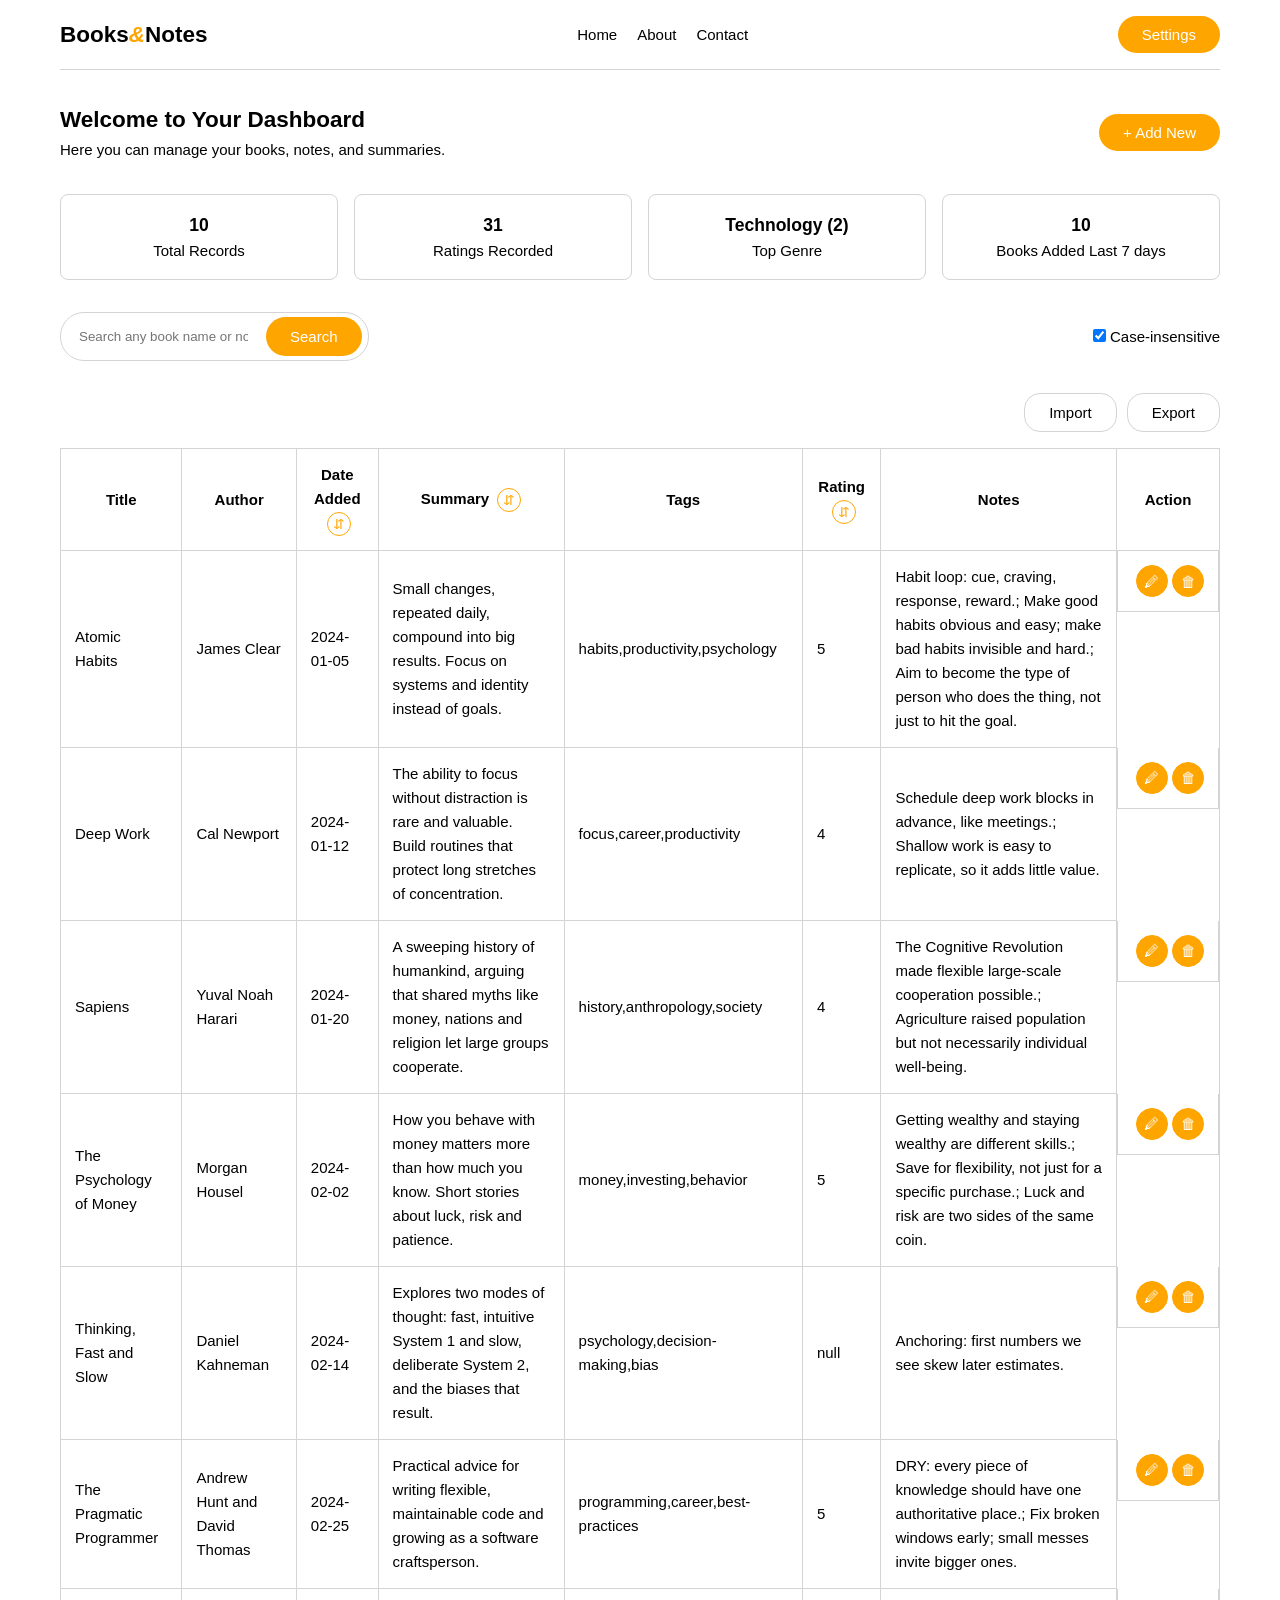
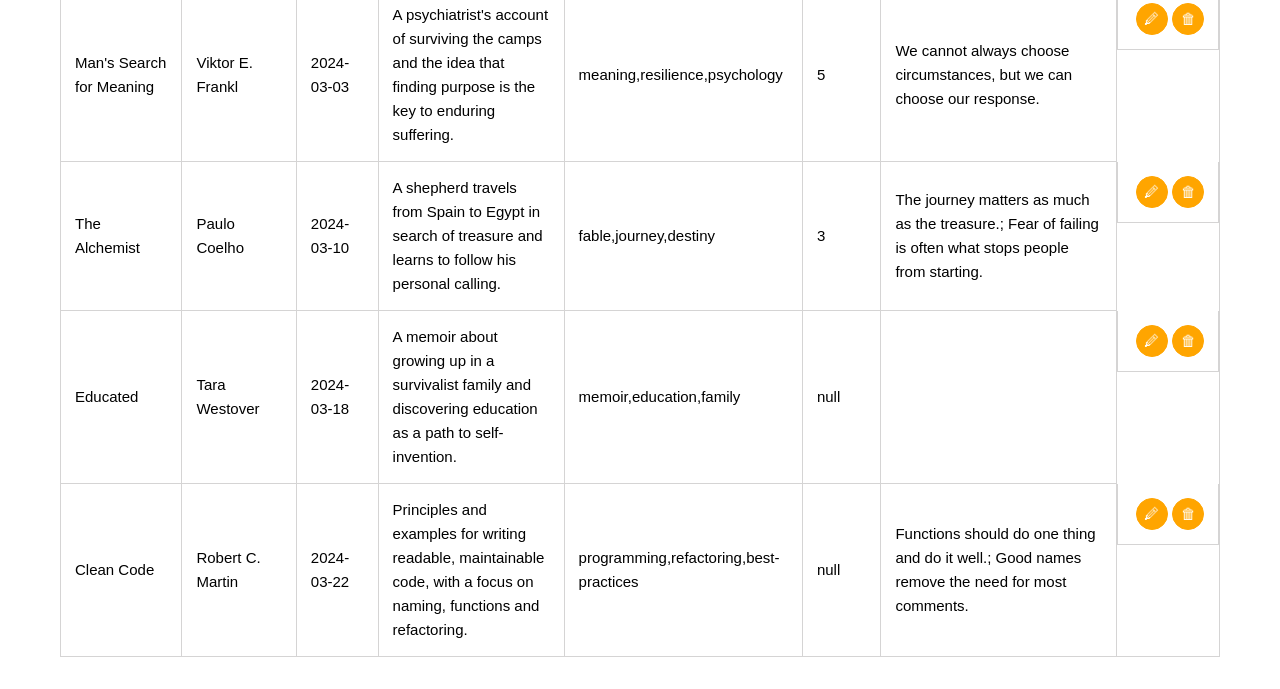
==== dashboard.html @ 9c31682b "update path for dashboard" ====
<!doctype html>
<html>
  <head>
    <meta charset="UTF-8" />
    <meta name="viewport" content="width=device-width, initial-scale=1.0" />
    <link rel="stylesheet" href="/styles/main.css" />
    <script type="module" src="/scripts/main.js" defer></script>
    <title>Books&Notes</title>
  </head>
  <body>
    <nav class="navbar">
      <h2>
        Books<span style="color: orange; font-style: italic">&</span>Notes
      </h2>
      <ul class="nav-links">
        <li><a href="index.html">Home</a></li>
        <li><a href="about.html">About</a></li>
        <li><a href="contact.html">Contact</a></li>
      </ul>
      <button>Settings</button>
    </nav>
    <section class="dashboard">
      <div class="heading">
        <div>
          <h1>Welcome to Your Dashboard</h1>
          <p>Here you can manage your books, notes, and summaries.</p>
        </div>
        <div>
          <button id="addNewButton">+ Add New</button>
        </div>
      </div>
      <div class="number-cards">
        <div class="card">
          <h3 id="totalRecords">0</h3>
          <p>Total Records</p>
        </div>
        <div class="card">
          <h3 id="totalRatings">350</h3>
          <p>Ratings Recorded</p>
        </div>
        <div class="card">
          <h3 id="topGenre">None</h3>
          <p>Top Genre</p>
        </div>
        <div class="card">
          <h3 id="addedLast7Days">75</h3>
          <p>Books Added Last 7 days</p>
        </div>
      </div>
      <div class="search-elements">
        <div class="input-container">
          <input
            type="text"
            placeholder="Search any book name or note..."
            id="searchInput"
            aria-describedby="searchStatus"
          />
          <button id="searchButton">Search</button>
        </div>
        <div>
          <input type="checkbox" id="caseSnstvToggle" checked />
          <label for="caseToggle">Case-insensitive</label>
        </div>
      </div>
      <p id="searchStatus" role="status"></p>
      <div class="import-export">
        <button id="importButton">Import</button>
        <button id="exportButton">Export</button>
        <input
          type="file"
          id="importFile"
          accept=".json,application/json"
          hidden
        />
      </div>
      <div class="records-container">
        <table id="records-table">
          <thead>
            <tr>
              <th>Title</th>
              <th>Author</th>
              <th>
                Date Added
                <button class="sort-button" id="sortByDate">&#8693;</button>
              </th>
              <th>
                Summary
                <button class="sort-button" id="sortBySummary">&#8693;</button>
              </th>
              <th>Tags</th>
              <th>
                Rating
                <button class="sort-button" id="sortByRating">&#8693;</button>
              </th>
              <th>Notes</th>
              <th>Action</th>
            </tr>
          </thead>
          <tbody></tbody>
        </table>
      </div>
    </section>
    <dialog id="form-container">
      <h2 id="dialogTitle">Add Record</h2>
      <form id="addRecordForm">
        <label for="title">Title:</label>
        <input
          type="text"
          id="title"
          name="title"
          required
          placeholder="Enter title"
        /><br />

        <label for="author">Author:</label>
        <input
          type="text"
          id="author"
          name="author"
          required
          placeholder="Enter author"
        /><br />
        <label for="genre">Genre:</label>
        <input
          type="text"
          id="genre"
          name="genre"
          required
          placeholder="Enter genre"
        /><br />
        <label for="year">Year:</label>
        <input
          type="text"
          id="year"
          name="year"
          required
          placeholder="Enter year"
        /><br />
        <label for="status">Status:</label>
        <select id="status" name="status" required>
          <option value="">Select Status</option>
          <option value="read">Read</option>
          <option value="unread">Unread</option></select
        ><br />
        <label for="rating">Rating:</label>
        <input
          type="number"
          id="rating"
          name="rating"
          min="1"
          max="5"
          required
          placeholder="5"
        /><br />
        <label for="summary">Summary:</label>
        <textarea
          id="summary"
          name="summary"
          rows="4"
          cols="50"
          required
          placeholder="Enter summary"
        ></textarea
        ><br />
        <label for="tags">Tags:</label>
        <input
          type="text"
          id="tags"
          name="tags"
          placeholder="Comma-separated tags"
          required
        /><br />
        <label for="notes">Notes:</label>
        <textarea
          id="notes"
          name="notes"
          rows="4"
          cols="50"
          required
          placeholder="Enter notes"
        ></textarea
        ><br />
        <label for="type">Type:</label>
        <select id="type" name="type" required>
          <option value="">Select Type</option>
          <option value="book">Book</option>
          <option value="note">Note</option>
          <option value="summary">Summary</option></select
        ><br />
        <div class="form-buttons">
          <button type="submit" class="success" id="submitButton">Add Record</button>
          <button type="button" id="cancelButton" class="danger">Cancel</button>
        </div>
      </form>
    </dialog>
  </body>
</html>
---- styles/main.css ----
* {
  margin: 0;
  padding: 0;
  box-sizing: border-box;
}

body {
  font-family: Arial, sans-serif;
  background-color: white;
  color: black;
  line-height: 1.6;
  max-width: 1200px;
  margin: 0 auto;
  padding: 0 20px;
  font-size: 15px;
}

.navbar {
  display: flex;
  justify-content: space-between;
  align-items: center;
  padding: 16px 0;
  margin-bottom: 32px;
  border-bottom: 1px solid rgb(213, 212, 212);
}

.nav-links {
  list-style: none;
  display: flex;
  gap: 20px;
}

.nav-links li a {
  text-decoration: none;
  color: black;
}

.navbar a {
  text-decoration: none;
  color: black;
}

.nav-links li a:hover {
  color: orange;
  transition: color 0.3s ease;
}

.hero,
.mission,
.vision {
  display: grid;
  grid-template-columns: 1fr 1fr;
  gap: 20px;
  margin-bottom: 24px;
  align-items: center;
}

.hero-content h1 {
  line-height: 1.2;
  margin-bottom: 12px;
}

.hero-content button {
  margin-top: 16px;
}

img {
  display: block;
  width: 100%;
  height: 100%;
  object-fit: cover;
  border-radius: 8px;
}

button {
  padding: 10px 24px;
  color: white;
  background-color: orange;
  border: none;
  border-radius: 24px;
  cursor: pointer;
  font-size: 15px;
}

.contact {
  margin-top: 24px;
  margin-bottom: 8px;
  font-size: 14px;
  gap: 8px;
}

.stats {
  display: flex;
  justify-content: space-around;
  padding: 20px;
  margin-bottom: 30px;
  text-align: center;
  border: 1px solid rgb(171, 170, 170);
  border-radius: 16px;
  font-size: 14px;
}

.stat h3 {
  margin-bottom: 0;
  font-size: 24px;
  color: orange;
}

.mission p,
.vision p {
  padding-top: 20px;
}

.vision-image {
  order: -1;
}

.testimonials {
  margin-bottom: 24px;
  max-width: 800px;
  margin-left: auto;
  margin-right: auto;
}

.testimonials h2 {
  margin-bottom: 8px;
  text-align: center;
}

.testimonial h4 {
  text-align: end;
  color: rgba(218, 164, 66, 0.689);
  font-style: italic;
  font-size: 14px;
  margin-bottom: 4px;
  font-weight: semi-bold;
}

.cta {
  padding: 40px 24px;
  text-align: center;
  border: 1px solid rgb(213, 212, 212);
  border-radius: 16px;
}

.cta button {
  margin-top: 16px;
}

.footer {
  margin-top: 40px;
  padding: 20px 0;
  text-align: center;
  border-top: 1px solid rgb(213, 212, 212);
}

.footer-info {
  align-content: center;
}

.footer-logo h2,
.footer-logo p {
  margin-bottom: 8px;
}

.footer-links {
  list-style: none;
  display: flex;
  justify-content: center;
  gap: 20px;
  font-size: 14px;
}

.footer-links li a {
  text-decoration: none;
  color: black;
}

.footer-links li a:hover {
  color: orange;
  transition: color 0.3s ease;
}

.footer-copyright {
  margin-top: 16px;
  font-size: 14px;
  color: rgb(171, 170, 170);
}

/* styles for dashboard */

.heading {
  display: flex;
  justify-content: space-between;
  gap: 16px;
  align-items: center;
  margin-bottom: 32px;
}

.number-cards {
  display: flex;
  justify-content: space-between;
  gap: 16px;
  margin-bottom: 32px;
}

.card {
  flex: 1;
  padding: 16px;
  border: 1px solid rgb(213, 212, 212);
  border-radius: 8px;
  text-align: center;
}

.search-elements {
  display: flex;
  justify-content: space-between;
  gap: 16px;
  align-items: center;
  margin-bottom: 32px;
}

.input-container {
  border: 1px solid rgb(213, 212, 212);
  border-radius: 24px;
  padding: 4px 6px;
  overflow: hidden;
  display: flex;
}

.input-container input {
  border: none;
  padding: 12px;
  margin-right: 6px;
  width: 100%;
}

.records-container {
  margin-bottom: 32px;
}

table {
  width: 100%;
  border-collapse: collapse;
  border: 1px solid rgb(213, 212, 212);
  border-radius: 8px;
}

th,
td {
  border-bottom: 1px solid rgb(213, 212, 212);
  border-right: 1px solid rgb(213, 212, 212);
  border-left: 1px solid rgb(213, 212, 212);
  padding: 14px;
  word-wrap: break-word;
}

th:nth-last-child, td:nth-last-child {
  border-right: none;
}

dialog {
    border: 1px solid rgb(213, 212, 212);
    border-radius: 8px;
    padding: 20px;
    margin: auto;
}

dialog h2 {
    margin-bottom: 20px;
    text-align: center;
}

dialog input, dialog select, dialog textarea {
    width: 100%;
    padding: 8px;
    margin-bottom: 12px;
    border: 1px solid rgb(213, 212, 212);
    border-radius: 8px;
}

dialog .form-buttons {
    display: flex;
    justify-content: space-between;
    gap: 10px;
    margin-top: 16px;
}

dialog .form-buttons .danger {
    background-color: white;
    color: black;
    border: 1px solid rgb(213, 212, 212);
    border-radius: 16px;
}

.import-export {
    display: flex;
    justify-content: flex-end;
    gap: 10px;
    margin-bottom: 16px;
}

.import-export button {
    background-color: white;
    color: black;
    border: 1px solid rgb(213, 212, 212);
    border-radius: 16px;
}

.sort-button, .editButton, .deleteButton {
  display: inline-flex;
  align-items: center;
  justify-content: center;
  width: 24px;
  height: 24px;
  padding: 0;
  margin-left: 4px;
  background: white;
  border: 1px solid orange;
  border-radius: 50%;
  color: orange;
  font-size: 14px;
  line-height: 1;
  cursor: pointer;
  vertical-align: middle;
}

.action-buttons {
  display: flex;
  justify-content: space-between;
}

.editButton, .deleteButton {
  font-size: 15px;
  width: 32px;
  height: 32px;
  background: orange;
  color: white;
}

.sort-button:hover {
  background: orange;
  color: white;
}

mark {
  background-color: rgb(247, 247, 109);
  color: darkgoldenrod;
}
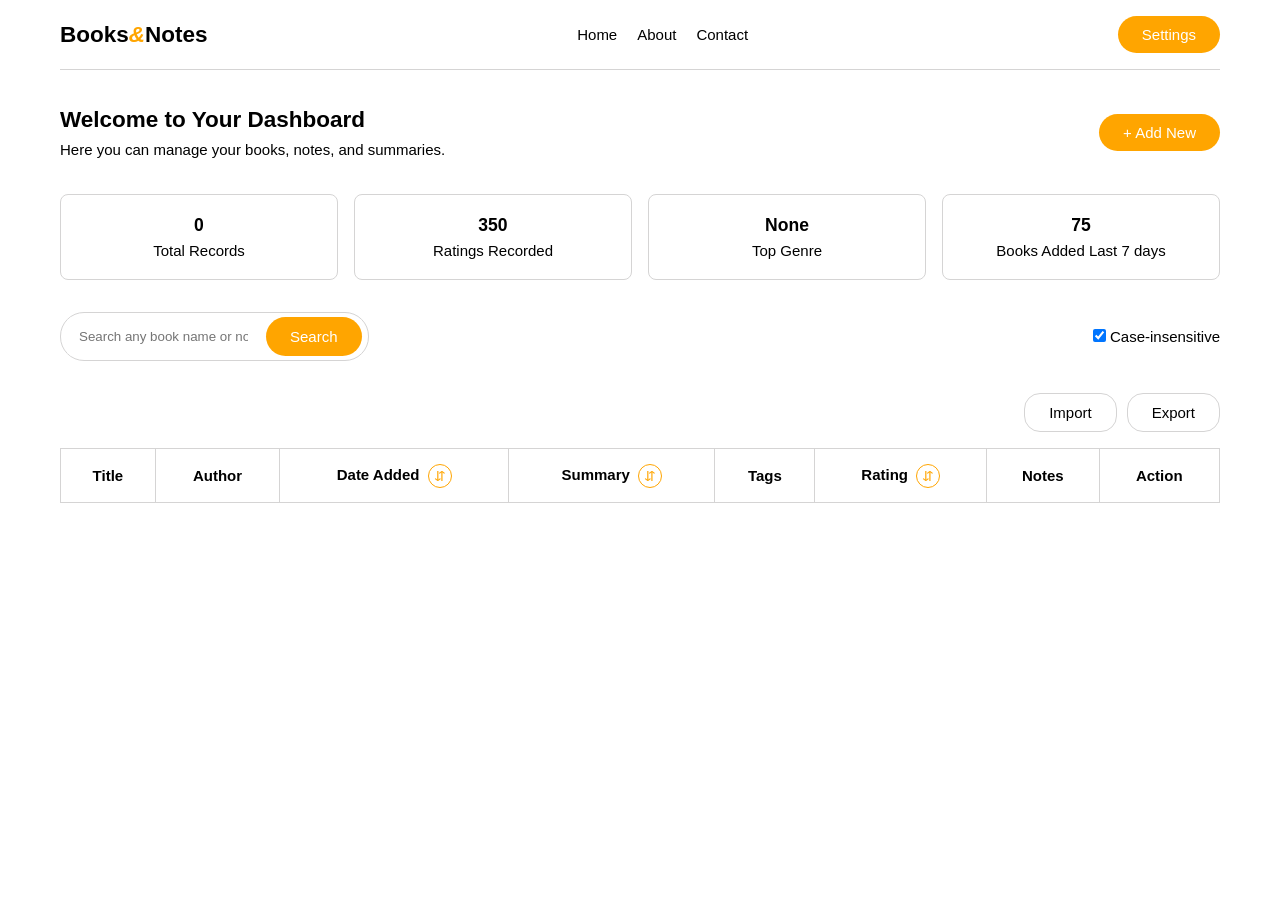
==== commit 2fecd856: "fix bugs from separation and naming mismatch" ====
--- a/dashboard.html
+++ b/dashboard.html
@@ -3,8 +3,8 @@
   <head>
     <meta charset="UTF-8" />
     <meta name="viewport" content="width=device-width, initial-scale=1.0" />
-    <link rel="stylesheet" href="/styles/main.css" />
-    <script type="module" src="/scripts/main.js" defer></script>
+    <link rel="stylesheet" href="styles/main.css" />
+    <script type="module" src="scripts/main.js" defer></script>
     <title>Books&Notes</title>
   </head>
   <body>
@@ -13,11 +13,11 @@
         Books<span style="color: orange; font-style: italic">&</span>Notes
       </h2>
       <ul class="nav-links">
-        <li><a href="index.html">Home</a></li>
-        <li><a href="about.html">About</a></li>
-        <li><a href="contact.html">Contact</a></li>
+        <li><a href="home.html">Home</a></li>
+        <li><a href="home.html">About</a></li>
+        <li><a href="settings.html">Contact</a></li>
       </ul>
-      <button>Settings</button>
+      <button id="settingsPage">Settings</button>
     </nav>
     <section class="dashboard">
       <div class="heading">
--- a/styles/main.css
+++ b/styles/main.css
@@ -255,59 +255,64 @@
   word-wrap: break-word;
 }
 
-th:nth-last-child, td:nth-last-child {
+th:nth-last-child,
+td:nth-last-child {
   border-right: none;
 }
 
 dialog {
-    border: 1px solid rgb(213, 212, 212);
-    border-radius: 8px;
-    padding: 20px;
-    margin: auto;
+  border: 1px solid rgb(213, 212, 212);
+  border-radius: 8px;
+  padding: 20px;
+  margin: auto;
 }
 
 dialog h2 {
-    margin-bottom: 20px;
-    text-align: center;
-}
-
-dialog input, dialog select, dialog textarea {
-    width: 100%;
-    padding: 8px;
-    margin-bottom: 12px;
-    border: 1px solid rgb(213, 212, 212);
-    border-radius: 8px;
+  margin-bottom: 20px;
+  text-align: center;
+}
+
+dialog input,
+dialog select,
+dialog textarea {
+  width: 100%;
+  padding: 8px;
+  margin-bottom: 12px;
+  border: 1px solid rgb(213, 212, 212);
+  border-radius: 8px;
 }
 
 dialog .form-buttons {
-    display: flex;
-    justify-content: space-between;
-    gap: 10px;
-    margin-top: 16px;
+  display: flex;
+  justify-content: space-between;
+  gap: 10px;
+  margin-top: 16px;
 }
 
 dialog .form-buttons .danger {
-    background-color: white;
-    color: black;
-    border: 1px solid rgb(213, 212, 212);
-    border-radius: 16px;
+  background-color: white;
+  color: black;
+  border: 1px solid rgb(213, 212, 212);
+  border-radius: 16px;
 }
 
 .import-export {
-    display: flex;
-    justify-content: flex-end;
-    gap: 10px;
-    margin-bottom: 16px;
+  display: flex;
+  justify-content: flex-end;
+  gap: 10px;
+  margin-bottom: 16px;
 }
 
 .import-export button {
-    background-color: white;
-    color: black;
-    border: 1px solid rgb(213, 212, 212);
-    border-radius: 16px;
-}
-
-.sort-button, .editButton, .deleteButton {
+  background-color: white;
+  color: black;
+  border: 1px solid rgb(213, 212, 212);
+  border-radius: 16px;
+}
+
+.sort-button,
+.editButton,
+.deleteButton {
   display: inline-flex;
   align-items: center;
   justify-content: center;
@@ -330,7 +335,8 @@
   justify-content: space-between;
 }
 
-.editButton, .deleteButton {
+.editButton,
+.deleteButton {
   font-size: 15px;
   width: 32px;
   height: 32px;
@@ -346,4 +352,132 @@
 mark {
   background-color: rgb(247, 247, 109);
   color: darkgoldenrod;
-}+}
+
+.records-cards {
+  display: none;
+}
+
+.toggle-navbar {
+  display: none;
+}
+
+@media (max-width: 480px) {
+  .records-cards {
+    display: block;
+  }
+
+  .mission,
+  .vision {
+    display: grid;
+    grid-template-columns: 1fr;
+    gap: 8px;
+  }
+
+  .vision-image {
+    order: 0;
+  }
+
+  .stats, .heading {
+    flex-direction: column;
+  }
+
+  .heading {
+    align-items: flex-start;
+  }
+
+  .footer-links {
+    flex-wrap : wrap;
+  }
+}
+
+@media (max-width: 768px) {
+  .toggle-navbar {
+    display: block;
+    padding: 6px 12px;
+  }
+  .nav-links,
+  .navbar > button:not(.toggle-navbar) {
+    display: none;
+  }
+
+  .navbar.open .nav-links {
+    width: 100%;
+    display: flex;
+    flex-direction: column;
+    margin-top: 8px;
+    padding: 5px;
+  }
+
+  .navbar.open > button:not(.toggle-navbar) {
+    display: block;
+    margin-top: 12px;
+  }
+
+  .hero-image {
+    display: none;
+  }
+  .hero {
+    display: flex;
+  }
+
+  .hero-content {
+    min-width: 0;
+  }
+
+  .hero-content h1,
+  .contact a {
+    overflow-wrap: anywhere;
+  }
+
+  .number-cards {
+    flex-wrap: wrap;
+  }
+
+  .search-elements {
+    flex-direction: column;
+    align-items: stretch;
+  }
+
+  .dialog {
+    width: 90%;
+  }
+
+  .records-container {
+    overflow-x: visible;
+  }
+
+  table, thead, tbody, tr, th, td {
+    display: block;
+  }
+
+  table {
+    min-width: 0;
+    border: none;
+  }
+
+  thead {
+    display: none;
+  }
+
+  tr {
+    margin-bottom: 16px;
+    border: 1px solid rgb(213, 212, 212);
+    border-radius: 8px;
+    padding: 8px;
+  }
+
+  td {
+    display: flex;
+    justify-content: space-between;
+    gap: 8px;
+    border: none;
+    padding: 5px;
+    text-align: left;
+  }
+
+  .action-buttons {
+    display: flex;
+    justify-content: end;
+  }
+}
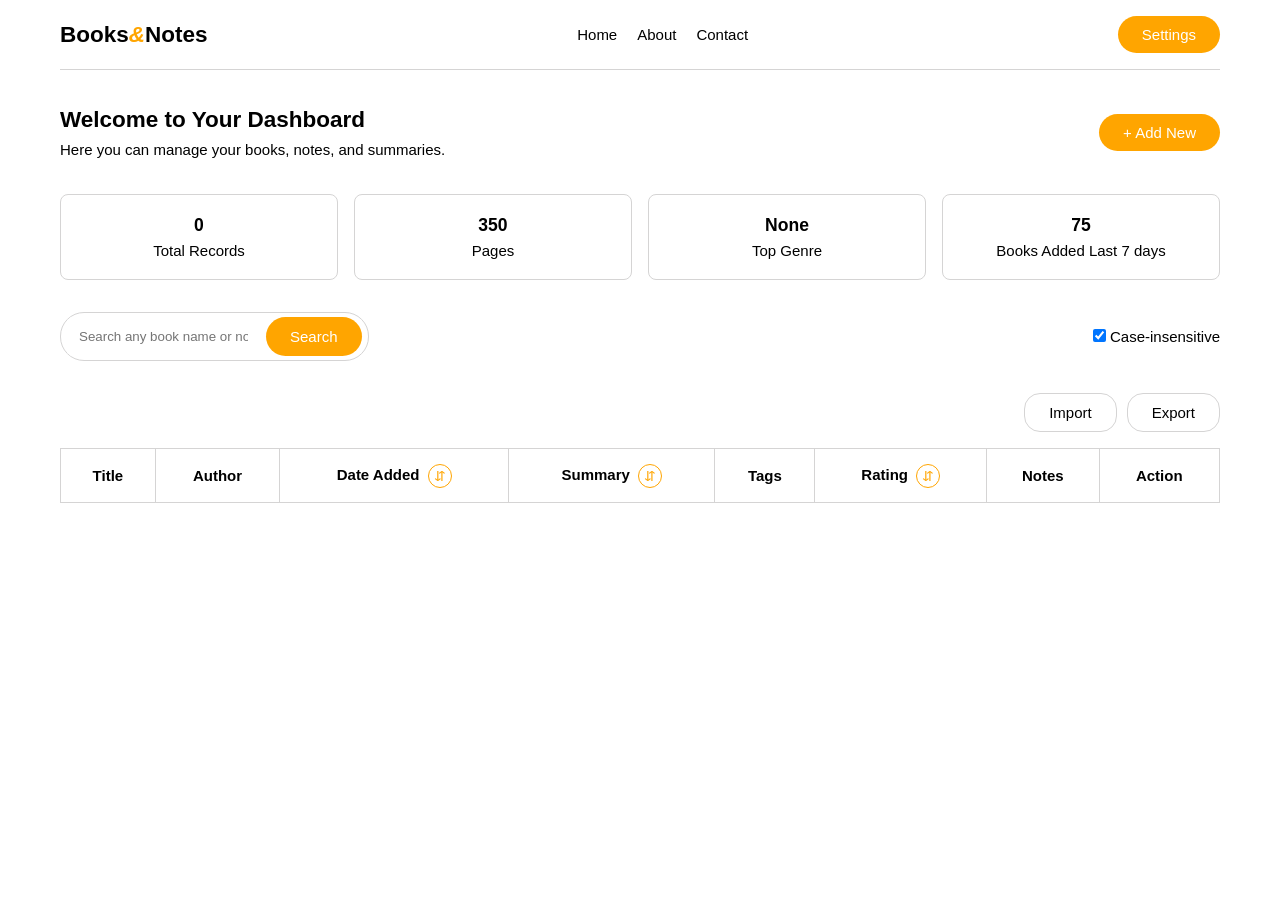
==== commit 46cd64cb: "fix data fields to match seed data and rubric" ====
--- a/dashboard.html
+++ b/dashboard.html
@@ -35,8 +35,8 @@
           <p>Total Records</p>
         </div>
         <div class="card">
-          <h3 id="totalRatings">350</h3>
-          <p>Ratings Recorded</p>
+          <h3 id="totalPages">350</h3>
+          <p>Pages</p>
         </div>
         <div class="card">
           <h3 id="topGenre">None</h3>
@@ -187,8 +187,18 @@
           <option value="note">Note</option>
           <option value="summary">Summary</option></select
         ><br />
+        <label for="pages">Pages</label>
+        <input
+          type="number"
+          id="pages"
+          name="pages"
+          placeholder="Pages"
+          required
+        />
         <div class="form-buttons">
-          <button type="submit" class="success" id="submitButton">Add Record</button>
+          <button type="submit" class="success" id="submitButton">
+            Add Record
+          </button>
           <button type="button" id="cancelButton" class="danger">Cancel</button>
         </div>
       </form>
--- a/styles/main.css
+++ b/styles/main.css
@@ -354,18 +354,11 @@
   color: darkgoldenrod;
 }
 
-.records-cards {
-  display: none;
-}
-
 .toggle-navbar {
   display: none;
 }
 
 @media (max-width: 480px) {
-  .records-cards {
-    display: block;
-  }
 
   .mission,
   .vision {
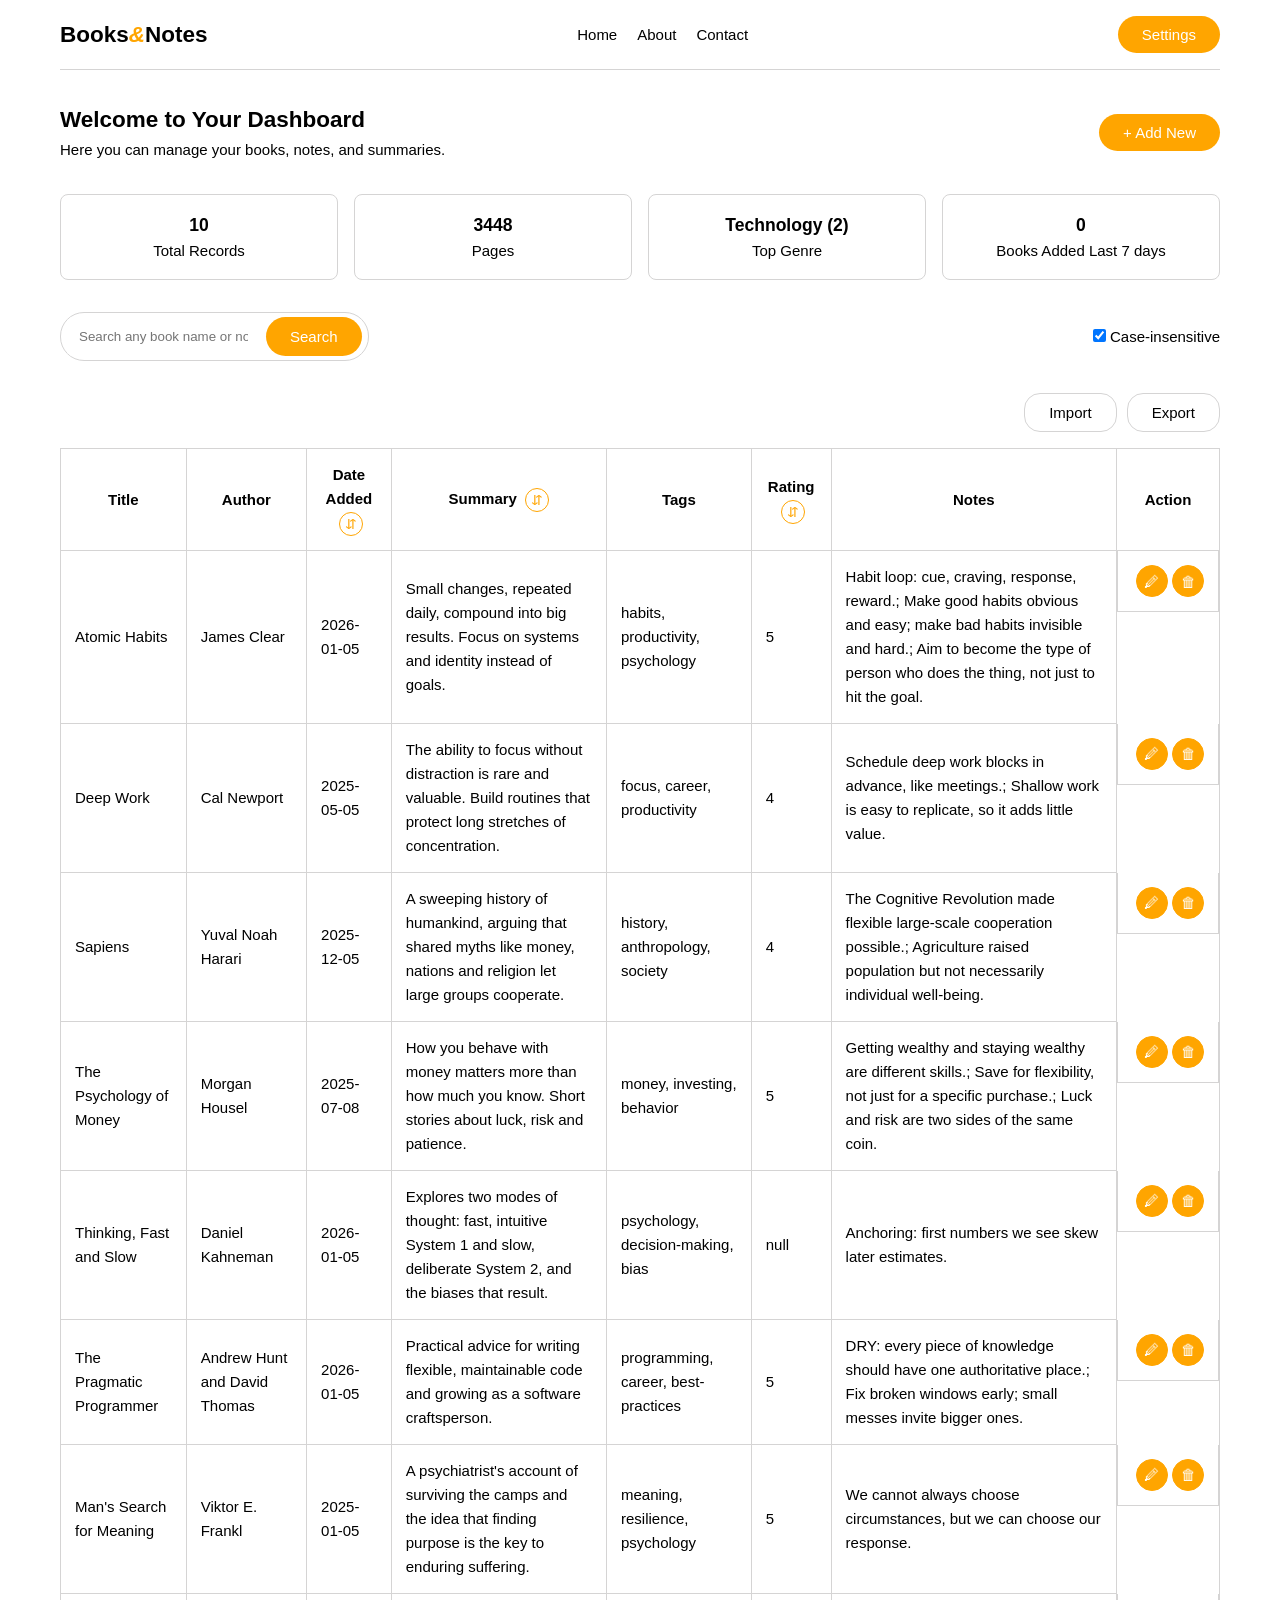
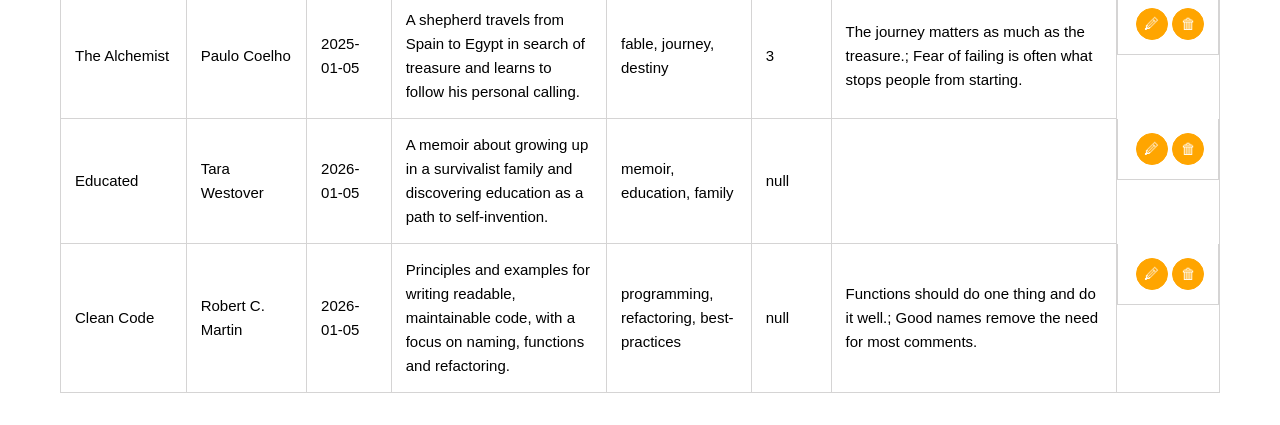
==== commit 9769995f: "update numerical count from ratings to pages" ====
--- a/dashboard.html
+++ b/dashboard.html
@@ -1,5 +1,5 @@
 <!doctype html>
-<html>
+<html lang="en">
   <head>
     <meta charset="UTF-8" />
     <meta name="viewport" content="width=device-width, initial-scale=1.0" />
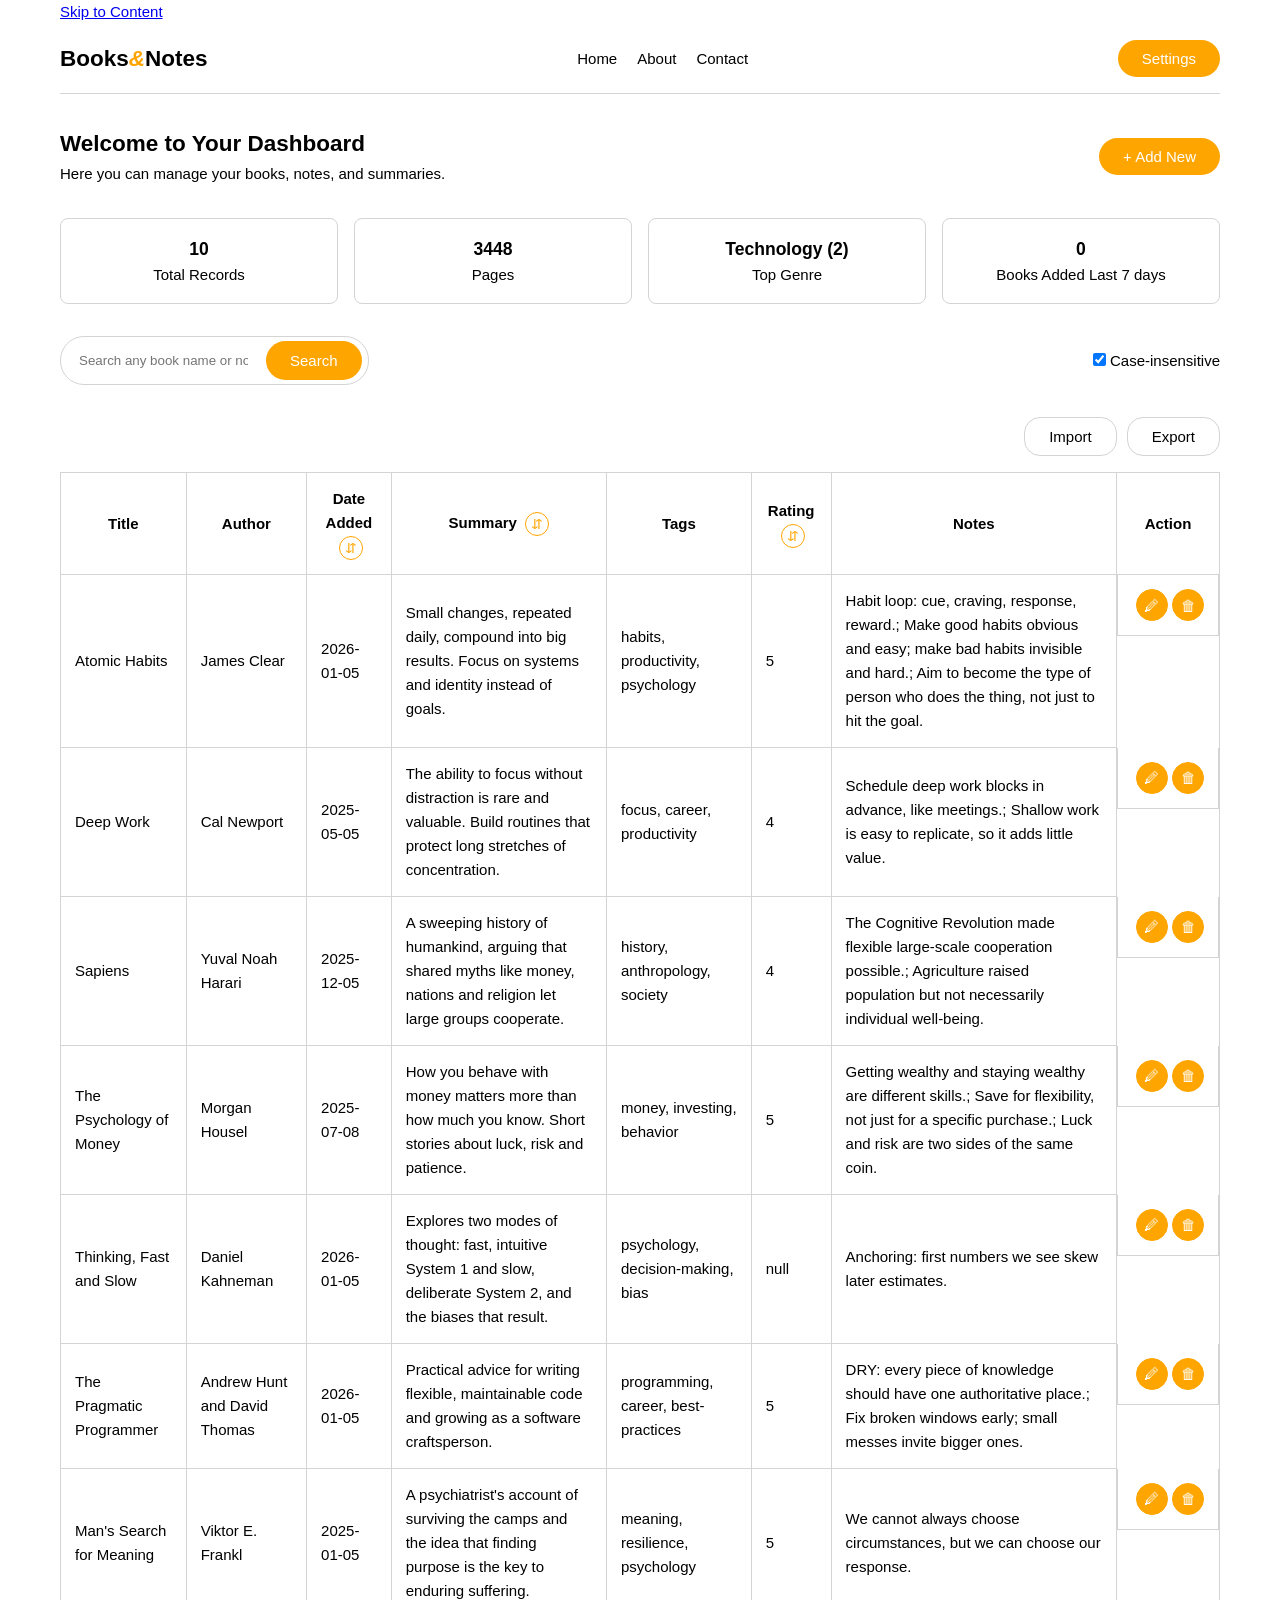
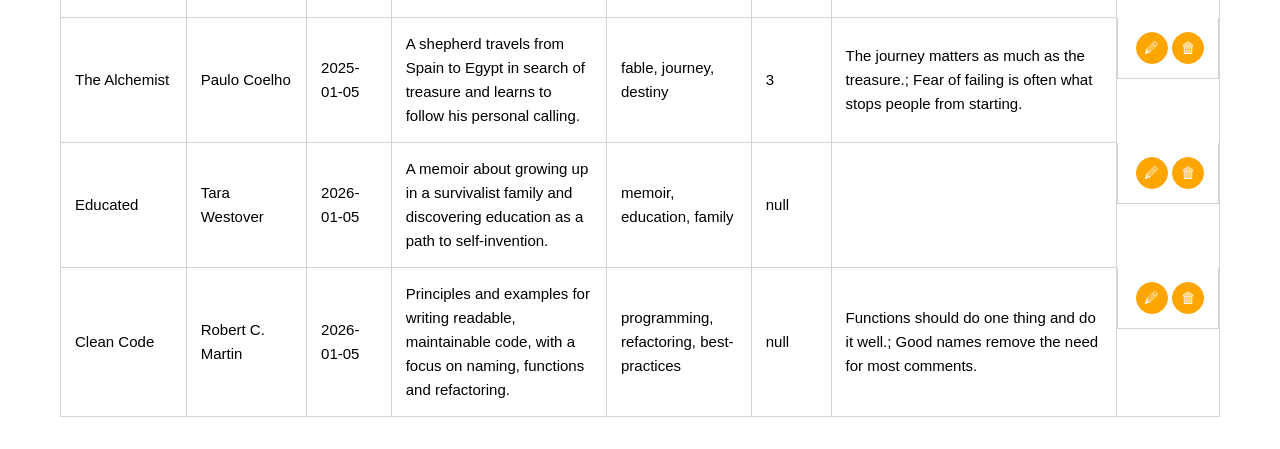
==== commit b70a9384: "add settings styles and corresponding js" ====
--- a/dashboard.html
+++ b/dashboard.html
@@ -8,6 +8,8 @@
     <title>Books&Notes</title>
   </head>
   <body>
+    <a href="#main" class="skip-link">Skip to Content</a>
+    <header>
     <nav class="navbar">
       <h2>
         Books<span style="color: orange; font-style: italic">&</span>Notes
@@ -19,6 +21,7 @@
       </ul>
       <button id="settingsPage">Settings</button>
     </nav>
+    </header>
     <section class="dashboard">
       <div class="heading">
         <div>
--- a/styles/main.css
+++ b/styles/main.css
@@ -358,8 +358,39 @@
   display: none;
 }
 
+.pages-cap {
+  margin-bottom: 16px;
+}
+
+.settings h2 {
+  margin-bottom: 8px;
+}
+
+.settings input, #timeUnits {
+  border: none;
+  padding: 8px;
+  border: 1px solid rgb(213, 212, 212);
+}
+
+.capInputContainer {
+  display: flex;
+  gap: 16px;
+  justify-content: center;
+  width:fit-content;
+  margin-top: 12px;
+}
+
+#capStatus, #convertResult, #settingsStatus {
+  color: orange;
+  font-weight: 600;
+  margin-top: 12px;
+}
+
+.thresholds div {
+  margin-top: 12px;
+}
+
 @media (max-width: 480px) {
-
   .mission,
   .vision {
     display: grid;
@@ -371,7 +402,8 @@
     order: 0;
   }
 
-  .stats, .heading {
+  .stats,
+  .heading {
     flex-direction: column;
   }
 
@@ -380,7 +412,7 @@
   }
 
   .footer-links {
-    flex-wrap : wrap;
+    flex-wrap: wrap;
   }
 }
 
@@ -440,7 +472,12 @@
     overflow-x: visible;
   }
 
-  table, thead, tbody, tr, th, td {
+  table,
+  thead,
+  tbody,
+  tr,
+  th,
+  td {
     display: block;
   }
 
